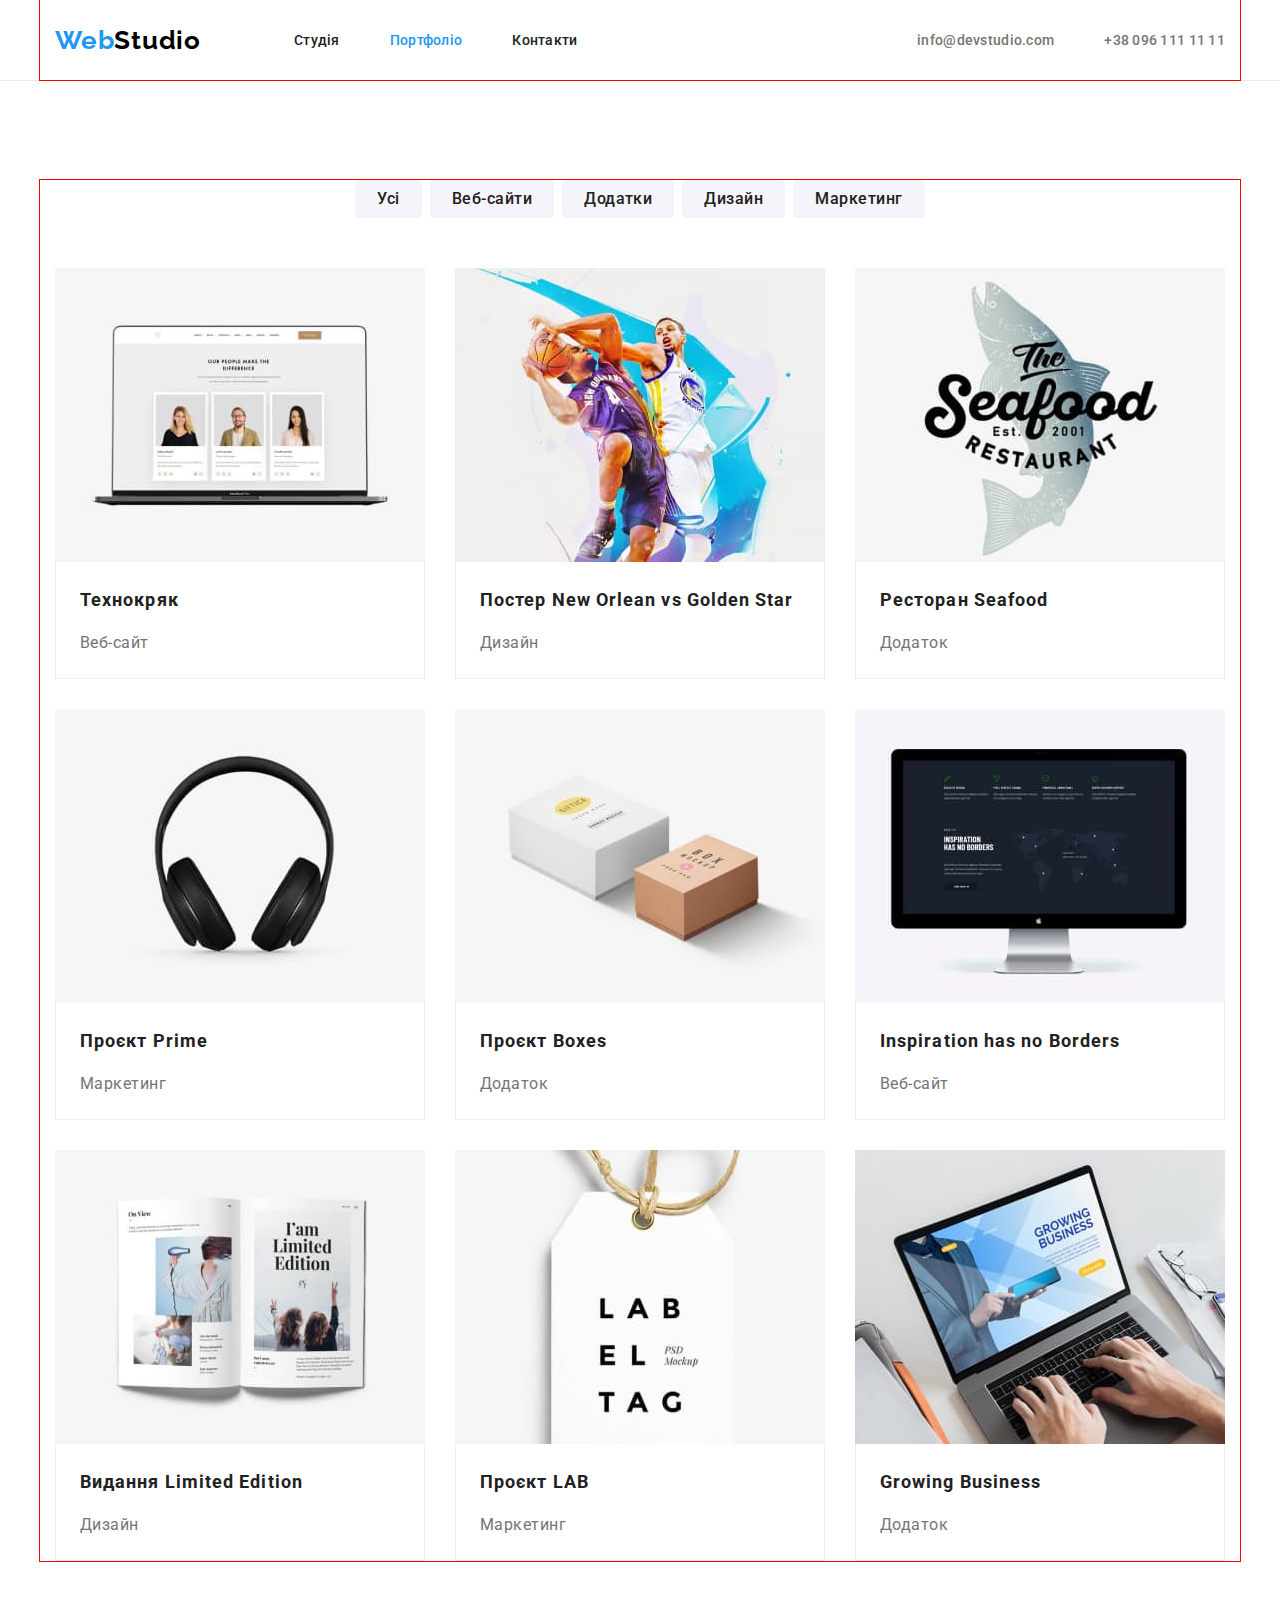
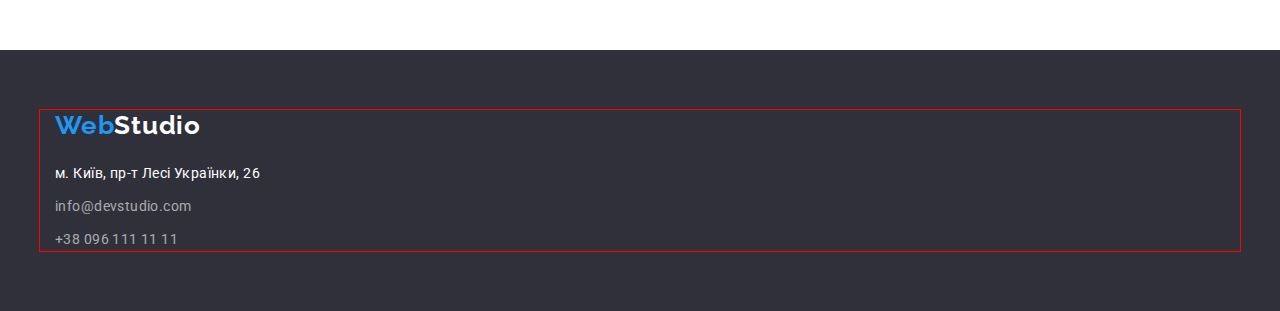
==== portfolio.html @ c6370c2a "save hw3" ====
<!DOCTYPE html>
<html lang="uk">
  <head>
    <meta charset="UTF-8" />
    <meta http-equiv="X-UA-Compatible" content="IE=edge" />
    <meta name="viewport" content="width=device-width, initial-scale=1.0" />
    <title>Portfolio</title>
    <link rel="preconnect" href="https://fonts.googleapis.com" />
    <link rel="preconnect" href="https://fonts.gstatic.com" crossorigin />
    <link
      href="https://fonts.googleapis.com/css2?family=Raleway:wght@700&family=Roboto:ital,wght@0,400;0,500;0,900;1,700&display=swap"
      rel="stylesheet"
    />
    <link
      rel="stylesheet"
      href="https://cdnjs.cloudflare.com/ajax/libs/modern-normalize/1.1.0/modern-normalize.min.css"
    />
    <link rel="stylesheet" href="./css/styles.css" />
  </head>
  <body class="body">

             <!-- header -->

             <header class="header">
              <div class="container">
                <a class="logo logo-header link" href="/"> <span class="logo-color">Web</span>Studio</a>
              <nav class="header-nav">
                <ul class="header-list list">
                  <li class="header-link-item"><a class="header-list-link header-link link" href="./index.html">Студія</a></li>
                  <li class="header-link-item"><a class="header-list-link header-link header-current link" href="">Портфоліо</a></li>
                  <li class="header-link-item"><a class="header-list-link header-link link" href="">Контакти</a></li>
                </ul>
              </nav>
                <ul class="header-list header-contacts list">
                  <li class="header-link-item"><a class="header-list-link header-link-mail link" href="mailto:info@devstudio.com">info@devstudio.com</a></li>
                  <li class="header-link-item"><a class="header-list-link header-link-tel link" href="tel:+380961111111">+38 096 111 11 11</a></li>
                </ul>
             
              </div>
              
            </header>

<!-- main content portfolio -->

    <main>
      <section class="projects">
        <div class="container">
          <h1 class="hero-title visually-hidden">Наші роботи</h1>
          <ul class="button-list list">
            <li class="button-item">
              <button class="projects-button button" type="button">Усі</button>
            </li>
            <li class="button-item">
              <button class="projects-button button" type="button">
                Веб-сайти
              </button>
            </li>
            <li class="button-item">
              <button class="projects-button button" type="button">
                Додатки
              </button>
            </li>
            <li class="button-item">
              <button class="projects-button button" type="button">
                Дизайн
              </button>
            </li>
            <li class="button-item">
              <button class="projects-button button" type="button">
                Маркетинг
              </button>
            </li>
          </ul>
          <ul class="projects-list list">
            <li class="projects-item">
              <img
                class="projects-img img"
                src="./images/portfolio1.jpg"
                alt="веб-сайт Технокряк"
                width="370"
                height="294"
              />
              <div class="projects-description">
                <h2 class="projects-title">Технокряк</h2>
                <p class="projects-text">Веб-сайт</p>
              </div>
            </li>
            <li class="projects-item">
              <img
                class="projects-img img"
                src="./images/portfolio2.jpg"
                alt="Постер з баскетболістами"
                width="370"
                height="294"
              />
              <div class="projects-description">
                <h2 class="projects-title">Постер New Orlean vs Golden Star</h2>
                <p class="projects-text">Дизайн</p>
              </div>
            </li>
            <li class="projects-item">
              <img
                class="projects-img img"
                src="./images/portfolio3.jpg"
                alt="Додаток для ресторану"
                width="370"
                height="294"
              />
              <div class="projects-description">
                <h2 class="projects-title">Ресторан Seafood</h2>
                <p class="projects-text">Додаток</p>
              </div>
            </li>
            <li class="projects-item">
              <img
                class="projects-img img"
                src="./images/portfolio4.jpg"
                alt="Маркетинговий проєкт"
                width="370"
                height="294"
              />
              <div class="projects-description">
                <h2 class="projects-title">Проєкт Prime</h2>
                <p class="projects-text">Маркетинг</p>
              </div>
            </li>
            <li class="projects-item">
              <img
                class="projects-img img"
                src="./images/portfolio5.jpg"
                alt="Додаток для проєкту"
                width="370"
                height="294"
              />
              <div class="projects-description">
                <h2 class="projects-title">Проєкт Boxes</h2>
                <p class="projects-text">Додаток</p>
              </div>
            </li>
            <li class="projects-item">
              <img
                class="projects-img img"
                src="./images/portfolio6.jpg"
                alt="Веб-сайт"
                width="370"
                height="294"
              />
              <div class="projects-description">
                <h2 class="projects-title">Inspiration has no Borders</h2>
                <p class="projects-text">Веб-сайт</p>
              </div>
            </li>
            <li class="projects-item">
              <img
                class="projects-img img"
                src="./images/portfolio7.jpg"
                alt="Дизайн для видання"
                width="370"
                height="294"
              />
              <div class="projects-description">
                <h2 class="projects-title">Видання Limited Edition</h2>
                <p class="projects-text">Дизайн</p>
              </div>
            </li>
            <li class="projects-item">
              <img
                class="projects-img img"
                src="./images/portfolio8.jpg"
                alt="Маркетинговий проєкт"
                width="370"
                height="294"
              />
              <div class="projects-description">
                <h2 class="projects-title">Проєкт LAB</h2>
                <p class="projects-text">Маркетинг</p>
              </div>
            </li>
            <li class="projects-item">
              <img
                class="projects-img img"
                src="./images/portfolio9.jpg"
                alt="Додаток для бізнесу"
                width="370"
                height="294"
              />
              <div class="projects-description">
                <h2 class="projects-title">Growing Business</h2>
                <p class="projects-text">Додаток</p>
              </div>
            </li>
          </ul>
        </div>
      </section>
    </main>

<!-- footer -->

<footer class="footer">
  <div class="container">
    <a class=" logo footer-logo link" href="/"><span class="logo-color">Web</span><span class="footer-logo-color">Studio</span></a>
    <address class="address">
      <ul class="footer-address-list list">
        <li class="footer-address-item">
          <a class="link footer-address-link footer-link"
            href="https://www.google.com.ua/maps/place/%D0%B1%D1%83%D0%BB.+%D0%9B%D0%B5%D1%81%D0%B8+%D0%A3%D0%BA%D1%80%D0%B0%D0%B8%D0%BD%D0%BA%D0%B8,+26/@50.4265807,30.5361971,17z/data=!4m6!3m5!1s0x40d4cf0e033ecbe9:0x57a4dffefec77da0!4b1!8m2!3d50.4265807!4d30.5383858?hl=ru"
            target="_blank"
            rel="noreferrer noopener nofollow"
            >м. Київ, пр-т Лесі Українки, 26</a
          >
        </li>
        <li class="footer-address-item"><a class="link footer-mail footer-link" href="mailto:info@devstudio.com">info@devstudio.com</a></li>
        <li class="footer-address-item"><a class="link footer-tel footer-link" href="tel:+380961111111">+38 096 111 11 11</a></li>
      </ul>
    </address>
  </div>
 </footer>
  </body>
</html>
---- css/styles.css ----
/* geheral styles */
:root {
    --main-color: #212121;
    --second-color: #757575;
    --accent-color: #2196F3;
    --extra-white-color: #FFFFFF;
    --background-color: #FFFFFF; 
    --background-section-color: #2F303A;
    --accent-black-color: #000000;
    --background-second-color: #F5F4FA;
    --button-second-color: #F5F4FA;
}

h1,
h2,
h3,
p {
  margin: 0;
}

.body {
    font-family: "roboto", "sans-serif";
    font-size: 16px;
    background-color: var(--background-color);
    color: var(--main-color);
}

.link {
    text-decoration: none;
}

.list {
    list-style: none;
    padding-left: 0;
    margin: 0;
}
.button {
    cursor: pointer;
}

.visually-hidden {
    position: absolute;
    white-space: nowrap;
    width: 1px;
    height: 1px;
    overflow: hidden;
    border: 0;
    padding: 0;
    clip: rect(0 0 0 0);
    clip-path: inset(50%);
    margin: -1px;
  }

.container {
    width: 1200px;
    margin: 0 auto;
    padding: 0 15px; 
    outline: 1px solid red;
}

.img {
    display: block;
    max-width: 100%;
    height: auto;
}

/* header styles */

.header .container {
    display: flex;
    align-items: center;
}

.header {
    border-bottom: 1px solid #ECECEC;;
}

.header-list {
    display: flex;
}

.logo {
    font-family: 'Raleway';
    font-weight: 700;
    font-size: 26px;
    line-height: calc(31/26);
    letter-spacing: 0.03em;
    color: var(--accent-black-color);  
}

.logo-header {
    display: block;
    margin-right: 93px;
}

.logo:hover, .logo:focus {
    text-decoration: underline  var(--accent-color);
}

.logo-color {color: var(--accent-color);
}

.header-link-item:not(:last-child) {
    margin-right: 50px;
}

.header-contacts {
    margin-left: auto;
}

.header-list-link {
    display: block;
    padding-top: 32px;
    padding-bottom: 32px;
    
    font-weight: 500;
    font-size: 14px;
    line-height: calc(16/14);
    letter-spacing: 0.02em;
    color: var(--main-color);
    }

.header-link-mail, .header-link-tel {
     color: var(--second-color);
    }

.header-list-link:hover, .header-list-link:focus {
    color: var(--accent-color)
    }

.header-current {
    color: var(--accent-color);
}

/* hero styles */

.hero {
    padding-top: 200px;
    padding-bottom: 200px;

    background-color: var(--background-section-color);
}
    

.hero-title {
    margin-bottom: 30px;

    text-align: center;
    font-weight: 900;
    font-size: 44px;
    line-height: calc(60/44);
    letter-spacing: 0.06em;
    text-transform: uppercase;
    color: var(--extra-white-color);
}

.hero-button {
    display: block;
    margin-left: auto;
    margin-right: auto;
    padding: 10px 32px;

    background-color: var(--accent-color);
    font-weight: 700;
    font-size: 16px;
    line-height: calc(30/16);
    letter-spacing: 0.06em;
    color: var(--extra-white-color);
    font-family: inherit;
    border-radius: 4px;
    border-style: none;     
}

.hero-button:hover, .hero-button:focus {
    background-color: var(--button-second-color);
    color: var(--main-color);
}

/* benefits styles */

.benefits {
    padding-top: 94px;
    padding-bottom: 94px;
}

.benefits-list {
    display: flex; 
}

.benefits-item {
        flex-basis: calc((100%-90px)/4);
}
.benefits-item:not(:last-child ){
margin-right: 30px;}

.benefits-third-title {
   margin-bottom: 10px;

   font-size: 14px;
   line-height: calc(16/14);
   letter-spacing: 0.03em;
   text-transform: uppercase;
   color: var(--main-color);
}

.benefits-text {
    font-size: 14px;
    line-height: calc(24/14);
    letter-spacing: 0.03em;
    color: var(--second-color);
}

/* tasks styles */

.tasks {
    padding-bottom: 94px;
}

.tasks-list {
    display: flex;
    }

.tasks-list-item {
    flex-basis: calc((100%-60px)/3);}

.tasks-list-item:not(:last-child) { 
    margin-right: 30px;
   
}

.second-title {
    margin-bottom: 50px;
    
    font-size: 36px;
    line-height: calc(42/36);
    text-align: center;
    letter-spacing: 0.03em;
    color: var(--main-color);
}

/* team styles */

.body .team {
    background-color: var(--background-second-color);
}

.team {
    padding-top: 94px;
    padding-bottom: 94px;
}

.team-list {
    display:flex;
}

.team-item {
    flex-basis: calc((100%-90px)/4);

    box-shadow: 0px 1px 3px rgba(0, 0, 0, 0.12), 0px 1px 1px rgba(0, 0, 0, 0.14), 0px 2px 1px rgba(0, 0, 0, 0.2);
    border-radius: 0px 0px 4px 4px;
}

.team-item:not(:last-child) {
    margin-right: 30px;
}

.team-description {
    padding-top: 30px;
    padding-bottom: 30px;
    padding-right: 0;
    padding-left: 0;

    background-color: var(--background-color);
    }

.team-third-title {
    margin-bottom: 10px;

    font-weight: 500;
    line-height: calc(19/16);
    text-align: center;
    letter-spacing: 0.03em;
    color: var(--main-color);
}

.team-text {
    line-height: calc(19/16);
    text-align: center;
    letter-spacing: 0.03em;
    color: var(--second-color);
}

/* footer styles */

.footer {
    padding-top: 60px;
    padding-bottom: 60px;
    background-color: var(--background-section-color);
}

.footer-logo {
    display: block;
    margin-bottom: 20px;
}

.footer-logo-color {
    color: var(--extra-white-color);
}

.address {
    font-style: normal;
}

.footer-address-item:not(:last-child) {
    margin-bottom: 9px;
}
.footer-address-link {
    font-weight: 400;
    font-size: 14px;
    line-height: calc(24/14);
    letter-spacing: 0.03em;
    color: var(--extra-white-color);
}

.footer-mail {
    margin-bottom: 9px;
}

.footer-mail, .footer-tel {
    font-weight: 400;
    font-size: 14px;
    line-height: calc(24/14);
    letter-spacing: 0.03em;
    color: rgba(255, 255, 255, 0.6);
}

.footer-link:hover,footer-link:focus {
    color: var(--accent-color);
}

/* portfolio styles */

.projects {
    padding-top: 99px;
    padding-bottom: 89px;
}

.button-list {
    display: flex;
    margin-left: auto;
    justify-content: center;
    margin-bottom: 50px;
    }

.button-item:not(:last-child) {
    margin-right: 8px;}
 
.projects-button {
    padding: 6px 22px;
    padding-bottom: 6px;
    
    font-weight: 500;
    font-size: 16px;
    line-height: calc(26/16);
    letter-spacing: 0.03em;
    background-color: var(--button-second-color);
    border: none;
    border-radius: 4px;
    color: var(--main-color);
    font-family: inherit;
}

.projects-button:hover, .projects-button:focus {
    background-color: var(--accent-color);
    color: var(--extra-white-color);
}

.projects-list {
    display: flex;
    flex-wrap: wrap;
}

.projects-item {
    margin-right: 30px;
    margin-bottom: 30px;
}

.projects-item:nth-child(3n) {
    margin-right: 0;
}

.projects-item:nth-last-child(-n+3) {
    margin-bottom: 0px;
}

.projects-description {
    border-left:  1px solid #EEEEEE;
    border-right:  1px solid #EEEEEE;
    border-bottom:  1px solid #EEEEEE;
    padding: 20px 24px;
}

.projects-title {
    margin-bottom: 10px;

    font-size: 18px;
    line-height: calc(36/18);
    letter-spacing: 0.06em;
    color: var(--main-color);
}

.projects-text {
    line-height: calc(30/16);
    letter-spacing: 0.03em;
    color: var(--second-color);
}
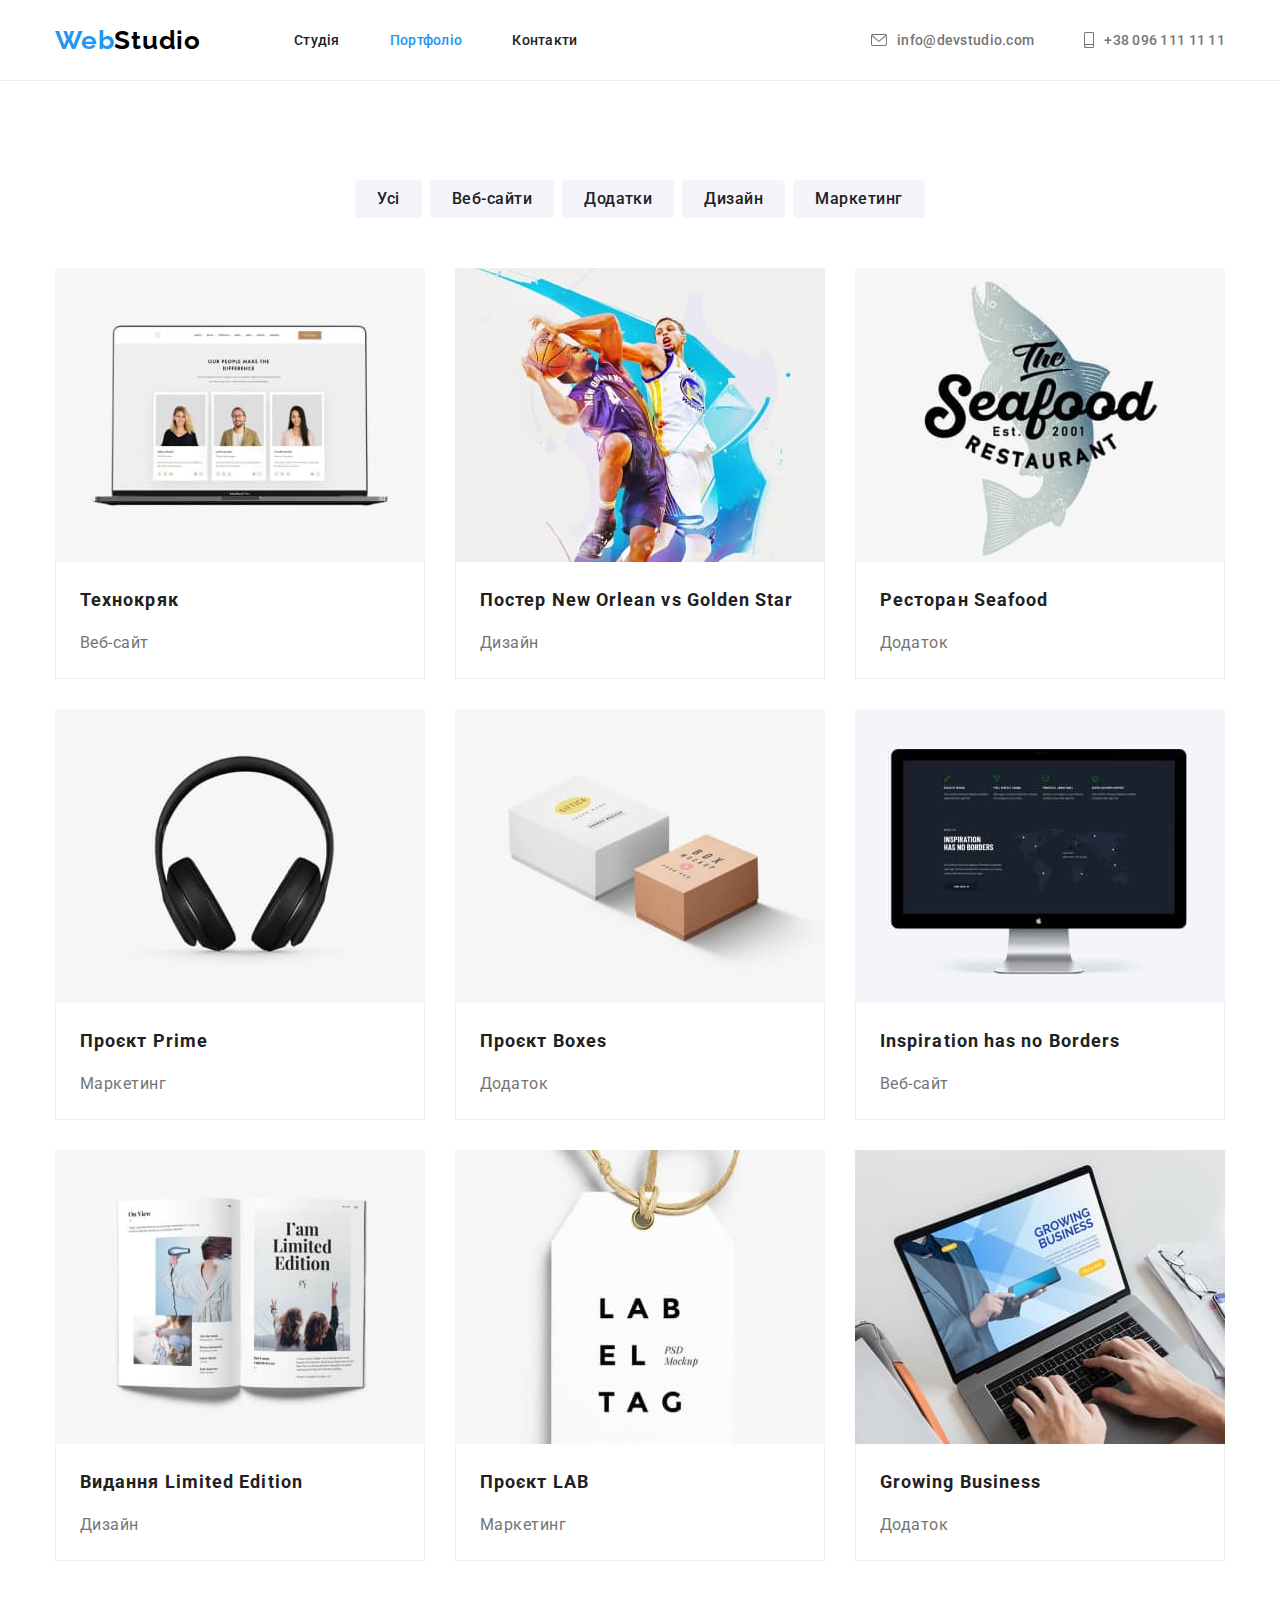
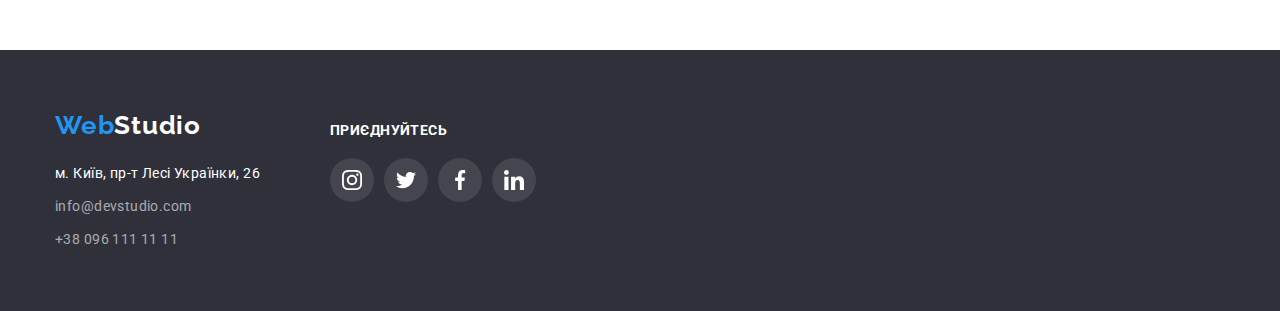
==== commit 815b4004: "final result" ====
--- a/portfolio.html
+++ b/portfolio.html
@@ -18,29 +18,60 @@
     <link rel="stylesheet" href="./css/styles.css" />
   </head>
   <body class="body">
-
-             <!-- header -->
-
-             <header class="header">
-              <div class="container">
-                <a class="logo logo-header link" href="/"> <span class="logo-color">Web</span>Studio</a>
-              <nav class="header-nav">
-                <ul class="header-list list">
-                  <li class="header-link-item"><a class="header-list-link header-link link" href="./index.html">Студія</a></li>
-                  <li class="header-link-item"><a class="header-list-link header-link header-current link" href="">Портфоліо</a></li>
-                  <li class="header-link-item"><a class="header-list-link header-link link" href="">Контакти</a></li>
-                </ul>
-              </nav>
-                <ul class="header-list header-contacts list">
-                  <li class="header-link-item"><a class="header-list-link header-link-mail link" href="mailto:info@devstudio.com">info@devstudio.com</a></li>
-                  <li class="header-link-item"><a class="header-list-link header-link-tel link" href="tel:+380961111111">+38 096 111 11 11</a></li>
-                </ul>
-             
-              </div>
-              
-            </header>
-
-<!-- main content portfolio -->
+    <!-- header -->
+
+    <header class="header">
+      <div class="container">
+        <a class="logo logo-header link" href="/">
+          <span class="logo-color">Web</span>Studio</a
+        >
+        <nav class="header-nav">
+          <ul class="header-list list">
+            <li class="header-link-item">
+              <a class="header-list-link header-link link" href="./index.html"
+                >Студія</a
+              >
+            </li>
+            <li class="header-link-item">
+              <a
+                class="header-list-link header-link header-current link"
+                href=""
+                >Портфоліо</a
+              >
+            </li>
+            <li class="header-link-item">
+              <a class="header-list-link header-link link" href="">Контакти</a>
+            </li>
+          </ul>
+        </nav>
+        <ul class="header-list header-contacts list">
+          <li class="header-link-item">
+            <a
+              class="header-list-link header-link-mail link"
+              href="mailto:info@devstudio.com"
+            >
+              <svg class="mail-icon" width="16" height="12">
+                <use href="./images/icons.svg#icon-envelope"></use>
+              </svg>
+              info@devstudio.com</a
+            >
+          </li>
+          <li class="header-link-item">
+            <a
+              class="header-list-link header-link-tel link"
+              href="tel:+380961111111"
+            >
+              <svg class="tel-icon" width="10" height="16">
+                <use href="./images/icons.svg#icon-smartphone"></use>
+              </svg>
+              +38 096 111 11 11</a
+            >
+          </li>
+        </ul>
+      </div>
+    </header>
+
+    <!-- main content portfolio -->
 
     <main>
       <section class="projects">
@@ -194,26 +225,72 @@
       </section>
     </main>
 
-<!-- footer -->
-
-<footer class="footer">
-  <div class="container">
-    <a class=" logo footer-logo link" href="/"><span class="logo-color">Web</span><span class="footer-logo-color">Studio</span></a>
-    <address class="address">
-      <ul class="footer-address-list list">
-        <li class="footer-address-item">
-          <a class="link footer-address-link footer-link"
-            href="https://www.google.com.ua/maps/place/%D0%B1%D1%83%D0%BB.+%D0%9B%D0%B5%D1%81%D0%B8+%D0%A3%D0%BA%D1%80%D0%B0%D0%B8%D0%BD%D0%BA%D0%B8,+26/@50.4265807,30.5361971,17z/data=!4m6!3m5!1s0x40d4cf0e033ecbe9:0x57a4dffefec77da0!4b1!8m2!3d50.4265807!4d30.5383858?hl=ru"
-            target="_blank"
-            rel="noreferrer noopener nofollow"
-            >м. Київ, пр-т Лесі Українки, 26</a
+    <!-- footer -->
+
+    <footer class="footer">
+      <div class="container">
+        <div class="footer-contacts">
+          <a class="logo footer-logo link" href="/"
+            ><span class="logo-color">Web</span
+            ><span class="footer-logo-color">Studio</span></a
           >
-        </li>
-        <li class="footer-address-item"><a class="link footer-mail footer-link" href="mailto:info@devstudio.com">info@devstudio.com</a></li>
-        <li class="footer-address-item"><a class="link footer-tel footer-link" href="tel:+380961111111">+38 096 111 11 11</a></li>
-      </ul>
-    </address>
-  </div>
- </footer>
+          <address class="address">
+            <ul class="footer-address-list list">
+              <li class="footer-address-item">
+                <a
+                  class="link footer-address-link footer-link"
+                  href="https://www.google.com.ua/maps/place/%D0%B1%D1%83%D0%BB.+%D0%9B%D0%B5%D1%81%D0%B8+%D0%A3%D0%BA%D1%80%D0%B0%D0%B8%D0%BD%D0%BA%D0%B8,+26/@50.4265807,30.5361971,17z/data=!4m6!3m5!1s0x40d4cf0e033ecbe9:0x57a4dffefec77da0!4b1!8m2!3d50.4265807!4d30.5383858?hl=ru"
+                  target="_blank"
+                  rel="noreferrer noopener nofollow"
+                  >м. Київ, пр-т Лесі Українки, 26</a
+                >
+              </li>
+              <li class="footer-address-item">
+                <a
+                  class="link footer-mail footer-link"
+                  href="mailto:info@devstudio.com"
+                >
+                  info@devstudio.com</a
+                >
+              </li>
+              <li class="footer-address-item">
+                <a class="link footer-tel footer-link" href="tel:+380961111111">
+                  +38 096 111 11 11</a
+                >
+              </li>
+            </ul>
+          </address>
+        </div>
+        <div class="futer-social-links">
+          <h2 class="footer-header">приєднуйтесь</h2>
+          <ul class="footer-social-list list">
+            <li class="footer-icon">
+              <a class="footer-icon-link link" href=""
+                ><svg class="social-icons" width="20" height="20">
+                  <use href="./images/icons.svg#icon-instagram"></use></svg
+              ></a>
+            </li>
+            <li class="footer-icon">
+              <a class="footer-icon-link link" href=""
+                ><svg class="social-icons" width="20" height="20">
+                  <use href="./images/icons.svg#icon-twitter"></use></svg
+              ></a>
+            </li>
+            <li class="footer-icon">
+              <a class="footer-icon-link link" href=""
+                ><svg class="social-icons" width="20" height="20">
+                  <use href="./images/icons.svg#icon-facebook"></use></svg
+              ></a>
+            </li>
+            <li class="footer-icon">
+              <a class="footer-icon-link link" href=""
+                ><svg class="social-icons" width="20" height="20">
+                  <use href="./images/icons.svg#icon-linkedin"></use></svg
+              ></a>
+            </li>
+          </ul>
+        </div>
+      </div>
+    </footer>
   </body>
 </html>
--- a/css/styles.css
+++ b/css/styles.css
@@ -1,14 +1,14 @@
 /* geheral styles */
 :root {
-    --main-color: #212121;
-    --second-color: #757575;
-    --accent-color: #2196F3;
-    --extra-white-color: #FFFFFF;
-    --background-color: #FFFFFF; 
-    --background-section-color: #2F303A;
-    --accent-black-color: #000000;
-    --background-second-color: #F5F4FA;
-    --button-second-color: #F5F4FA;
+  --main-color: #212121;
+  --second-color: #757575;
+  --accent-color: #2196f3;
+  --extra-white-color: #ffffff;
+  --background-color: #ffffff;
+  --background-section-color: #2f303a;
+  --accent-black-color: #000000;
+  --background-second-color: #f5f4fa;
+  --button-second-color: #f5f4fa;
 }
 
 h1,
@@ -19,398 +19,577 @@
 }
 
 .body {
-    font-family: "roboto", "sans-serif";
-    font-size: 16px;
-    background-color: var(--background-color);
-    color: var(--main-color);
+  font-family: "roboto", "sans-serif";
+  font-size: 16px;
+  background-color: var(--background-color);
+  color: var(--main-color);
 }
 
 .link {
-    text-decoration: none;
+  text-decoration: none;
 }
 
 .list {
-    list-style: none;
-    padding-left: 0;
-    margin: 0;
+  list-style: none;
+  padding-left: 0;
+  margin: 0;
 }
 .button {
-    cursor: pointer;
+  cursor: pointer;
 }
 
 .visually-hidden {
-    position: absolute;
-    white-space: nowrap;
-    width: 1px;
-    height: 1px;
-    overflow: hidden;
-    border: 0;
-    padding: 0;
-    clip: rect(0 0 0 0);
-    clip-path: inset(50%);
-    margin: -1px;
-  }
+  position: absolute;
+  white-space: nowrap;
+  width: 1px;
+  height: 1px;
+  overflow: hidden;
+  border: 0;
+  padding: 0;
+  clip: rect(0 0 0 0);
+  clip-path: inset(50%);
+  margin: -1px;
+}
 
 .container {
-    width: 1200px;
-    margin: 0 auto;
-    padding: 0 15px; 
-    outline: 1px solid red;
+  width: 1200px;
+  margin: 0 auto;
+  padding: 0 15px;
 }
 
 .img {
-    display: block;
-    max-width: 100%;
-    height: auto;
+  display: block;
+  max-width: 100%;
+  height: auto;
 }
 
 /* header styles */
 
 .header .container {
-    display: flex;
-    align-items: center;
+  display: flex;
+  align-items: center;
 }
 
 .header {
-    border-bottom: 1px solid #ECECEC;;
+  border-bottom: 1px solid #ececec;
 }
 
 .header-list {
-    display: flex;
+  display: flex;
 }
 
 .logo {
-    font-family: 'Raleway';
-    font-weight: 700;
-    font-size: 26px;
-    line-height: calc(31/26);
-    letter-spacing: 0.03em;
-    color: var(--accent-black-color);  
+  font-family: "Raleway";
+  font-weight: 700;
+  font-size: 26px;
+  line-height: calc(31 / 26);
+  letter-spacing: 0.03em;
+  color: var(--accent-black-color);
 }
 
 .logo-header {
-    display: block;
-    margin-right: 93px;
-}
-
-.logo:hover, .logo:focus {
-    text-decoration: underline  var(--accent-color);
-}
-
-.logo-color {color: var(--accent-color);
+  display: block;
+  margin-right: 93px;
+}
+
+.logo:hover,
+.logo:focus {
+  text-decoration: underline var(--accent-color);
+}
+
+.logo-color {
+  color: var(--accent-color);
 }
 
 .header-link-item:not(:last-child) {
-    margin-right: 50px;
+  margin-right: 50px;
 }
 
 .header-contacts {
-    margin-left: auto;
+  margin-left: auto;
 }
 
 .header-list-link {
-    display: block;
-    padding-top: 32px;
-    padding-bottom: 32px;
-    
-    font-weight: 500;
-    font-size: 14px;
-    line-height: calc(16/14);
-    letter-spacing: 0.02em;
-    color: var(--main-color);
-    }
-
-.header-link-mail, .header-link-tel {
-     color: var(--second-color);
-    }
-
-.header-list-link:hover, .header-list-link:focus {
-    color: var(--accent-color)
-    }
+  display: flex;
+  padding-top: 32px;
+  padding-bottom: 32px;
+
+  font-weight: 500;
+  font-size: 14px;
+  line-height: calc(16 / 14);
+  letter-spacing: 0.02em;
+  color: var(--main-color);
+
+  align-items: center;
+}
+
+.header-link-mail,
+.header-link-tel {
+  color: var(--second-color);
+}
+
+.header-list-link:hover,
+.header-list-link:focus {
+  color: var(--accent-color);
+}
 
 .header-current {
-    color: var(--accent-color);
+  color: var(--accent-color);
+}
+
+.mail-icon {
+  margin-right: 10px;
+  fill: currentColor;
+}
+
+.tel-icon {
+  margin-right: 10px;
+  fill: currentColor;
 }
 
 /* hero styles */
 
 .hero {
-    padding-top: 200px;
-    padding-bottom: 200px;
-
-    background-color: var(--background-section-color);
-}
-    
+  padding-top: 200px;
+  padding-bottom: 200px;
+
+  max-width: 1600px;
+  height: 600px;
+  background-image: linear-gradient(
+      to right,
+      rgba(47, 48, 58, 0.4),
+      rgba(47, 48, 58, 0.4)
+    ),
+    url(../images/hero-bg.jpg);
+  background-color: #c4c4c4;
+  margin-left: auto;
+  margin-right: auto;
+  background-repeat: no-repeat;
+  background-position: center;
+  background-size: cover;
+}
 
 .hero-title {
-    margin-bottom: 30px;
-
-    text-align: center;
-    font-weight: 900;
-    font-size: 44px;
-    line-height: calc(60/44);
-    letter-spacing: 0.06em;
-    text-transform: uppercase;
-    color: var(--extra-white-color);
+  margin-bottom: 30px;
+
+  text-align: center;
+  font-weight: 900;
+  font-size: 44px;
+  line-height: calc(60 / 44);
+  letter-spacing: 0.06em;
+  text-transform: uppercase;
+  color: var(--extra-white-color);
 }
 
 .hero-button {
-    display: block;
-    margin-left: auto;
-    margin-right: auto;
-    padding: 10px 32px;
-
-    background-color: var(--accent-color);
-    font-weight: 700;
-    font-size: 16px;
-    line-height: calc(30/16);
-    letter-spacing: 0.06em;
-    color: var(--extra-white-color);
-    font-family: inherit;
-    border-radius: 4px;
-    border-style: none;     
-}
-
-.hero-button:hover, .hero-button:focus {
-    background-color: var(--button-second-color);
-    color: var(--main-color);
+  display: block;
+  margin-left: auto;
+  margin-right: auto;
+  padding: 10px 32px;
+
+  background-color: var(--accent-color);
+  font-weight: 700;
+  font-size: 16px;
+  line-height: calc(30 / 16);
+  letter-spacing: 0.06em;
+  color: var(--extra-white-color);
+  font-family: inherit;
+  border-radius: 4px;
+  border-style: none;
+}
+
+.hero-button:hover,
+.hero-button:focus {
+  background-color: var(--button-second-color);
+  color: var(--main-color);
 }
 
 /* benefits styles */
 
 .benefits {
-    padding-top: 94px;
-    padding-bottom: 94px;
+  padding-top: 94px;
+  padding-bottom: 94px;
 }
 
 .benefits-list {
-    display: flex; 
+  display: flex;
 }
 
 .benefits-item {
-        flex-basis: calc((100%-90px)/4);
-}
-.benefits-item:not(:last-child ){
-margin-right: 30px;}
+  flex-basis: calc((100%-90px) / 4);
+}
+.benefits-item:not(:last-child) {
+  margin-right: 30px;
+}
+
+.benefits-icon {
+  width: 270px;
+  height: 120px;
+  margin-bottom: 30px;
+  background-color: var(--background-second-color);
+  padding: 25px 100px;
+}
 
 .benefits-third-title {
-   margin-bottom: 10px;
-
-   font-size: 14px;
-   line-height: calc(16/14);
-   letter-spacing: 0.03em;
-   text-transform: uppercase;
-   color: var(--main-color);
+  margin-bottom: 10px;
+
+  font-size: 14px;
+  line-height: calc(16 / 14);
+  letter-spacing: 0.03em;
+  text-transform: uppercase;
+  color: var(--main-color);
 }
 
 .benefits-text {
-    font-size: 14px;
-    line-height: calc(24/14);
-    letter-spacing: 0.03em;
-    color: var(--second-color);
+  font-size: 14px;
+  line-height: calc(24 / 14);
+  letter-spacing: 0.03em;
+  color: var(--second-color);
 }
 
 /* tasks styles */
 
 .tasks {
-    padding-bottom: 94px;
+  padding-bottom: 94px;
 }
 
 .tasks-list {
-    display: flex;
-    }
+  display: flex;
+}
 
 .tasks-list-item {
-    flex-basis: calc((100%-60px)/3);}
-
-.tasks-list-item:not(:last-child) { 
-    margin-right: 30px;
-   
+  flex-basis: calc((100%-60px) / 3);
+}
+
+.tasks-list-item:not(:last-child) {
+  margin-right: 30px;
 }
 
 .second-title {
-    margin-bottom: 50px;
-    
-    font-size: 36px;
-    line-height: calc(42/36);
-    text-align: center;
-    letter-spacing: 0.03em;
-    color: var(--main-color);
+  margin-bottom: 50px;
+
+  font-size: 36px;
+  line-height: calc(42 / 36);
+  text-align: center;
+  letter-spacing: 0.03em;
+  color: var(--main-color);
 }
 
 /* team styles */
 
 .body .team {
-    background-color: var(--background-second-color);
+  background-color: var(--background-second-color);
 }
 
 .team {
-    padding-top: 94px;
-    padding-bottom: 94px;
+  padding-top: 94px;
+  padding-bottom: 94px;
 }
 
 .team-list {
-    display:flex;
+  display: flex;
 }
 
 .team-item {
-    flex-basis: calc((100%-90px)/4);
-
-    box-shadow: 0px 1px 3px rgba(0, 0, 0, 0.12), 0px 1px 1px rgba(0, 0, 0, 0.14), 0px 2px 1px rgba(0, 0, 0, 0.2);
-    border-radius: 0px 0px 4px 4px;
+  flex-basis: calc((100%-90px) / 4);
+
+  box-shadow: 0px 4px 4px rgba(0, 0, 0, 0.25), 0px 1px 3px rgba(0, 0, 0, 0.12),
+  0px 1px 1px rgba(0, 0, 0, 0.14), 0px 2px 1px rgba(0, 0, 0, 0.2);
+  border-radius: 0px 0px 4px 4px;
 }
 
 .team-item:not(:last-child) {
-    margin-right: 30px;
+  margin-right: 30px;
 }
 
 .team-description {
-    padding-top: 30px;
-    padding-bottom: 30px;
-    padding-right: 0;
-    padding-left: 0;
-
-    background-color: var(--background-color);
-    }
+  padding-top: 30px;
+  padding-bottom: 30px;
+  padding-right: 0;
+  padding-left: 0;
+
+  background-color: var(--background-color);
+}
 
 .team-third-title {
-    margin-bottom: 10px;
-
-    font-weight: 500;
-    line-height: calc(19/16);
-    text-align: center;
-    letter-spacing: 0.03em;
-    color: var(--main-color);
+  margin-bottom: 10px;
+
+  font-weight: 500;
+  line-height: calc(19 / 16);
+  text-align: center;
+  letter-spacing: 0.03em;
+  color: var(--main-color);
 }
 
 .team-text {
-    line-height: calc(19/16);
-    text-align: center;
-    letter-spacing: 0.03em;
-    color: var(--second-color);
+  line-height: calc(19 / 16);
+  text-align: center;
+  letter-spacing: 0.03em;
+  color: var(--second-color);
+  margin-bottom: 16px;
+}
+.team-description .social-icons {
+  display: flex;
+  justify-content: center;
+}
+.team-description .social-item {
+  width: 44px;
+  height: 44px;
+  margin-right: 10px;
+}
+
+.team-description .social-item:last-child {
+  margin-right: 0;
+}
+
+.team-description .social-link {
+  width: 100%;
+  height: 100%;
+  display: flex;
+  align-items: center;
+  justify-content: center;
+  border-radius: 50%;
+  background-color: var(--background-color);
+  color: #afb1b8;
+}
+
+.team-description .social-icons {
+  fill: currentColor;
+}
+.team-description .social-link:hover,
+.team-description .social-link:focus {
+  background-color: var(--accent-color);
+  color: var(--extra-white-color);
+}
+
+/* clients styles*/
+
+.clients {
+  padding-top: 94px;
+  padding-bottom: 94px;
+}
+
+.clients-list {
+  display: flex;
+}
+
+.clients-item {
+  width: 170px;
+  height: 92px;
+  margin-right: 30px;
+}
+
+.clients-item:last-child {
+  margin-right: 0;
+}
+
+.clients-link {
+  display: flex;
+  margin-right: 30px;
+
+  height: 100%;
+  width: 100%;
+  background-color: var(#f5f5f5);
+  color: #afb1b8;
+  justify-content: center;
+  align-items: center;
+  fill: currentColor;
+  border: 1px solid #afb1b8;
+  border-radius: 4px;
+}
+
+.clients-link:hover,
+.client-link:focus {
+  color: var(--accent-color);
+  border-color: var(--accent-color);
 }
 
 /* footer styles */
 
 .footer {
-    padding-top: 60px;
-    padding-bottom: 60px;
-    background-color: var(--background-section-color);
+  padding-top: 60px;
+  padding-bottom: 60px;
+
+  background-color: var(--background-section-color);
+}
+
+.footer .container {
+  display: flex;
+}
+
+.footer-contacts {
+  margin-right: 70px;
 }
 
 .footer-logo {
-    display: block;
-    margin-bottom: 20px;
+  display: block;
+  margin-bottom: 20px;
 }
 
 .footer-logo-color {
-    color: var(--extra-white-color);
+  color: var(--extra-white-color);
 }
 
 .address {
-    font-style: normal;
+  font-style: normal;
 }
 
 .footer-address-item:not(:last-child) {
-    margin-bottom: 9px;
-}
+  margin-bottom: 9px;
+}
+
 .footer-address-link {
-    font-weight: 400;
-    font-size: 14px;
-    line-height: calc(24/14);
-    letter-spacing: 0.03em;
-    color: var(--extra-white-color);
+  font-weight: 400;
+  font-size: 14px;
+  line-height: calc(24 / 14);
+  letter-spacing: 0.03em;
+  color: var(--extra-white-color);
 }
 
 .footer-mail {
-    margin-bottom: 9px;
-}
-
-.footer-mail, .footer-tel {
-    font-weight: 400;
-    font-size: 14px;
-    line-height: calc(24/14);
-    letter-spacing: 0.03em;
-    color: rgba(255, 255, 255, 0.6);
-}
-
-.footer-link:hover,footer-link:focus {
-    color: var(--accent-color);
+  margin-bottom: 9px;
+}
+
+.footer-mail,
+.footer-tel {
+  font-weight: 400;
+  font-size: 14px;
+  line-height: calc(24 / 14);
+  letter-spacing: 0.03em;
+  color: rgba(255, 255, 255, 0.6);
+}
+
+.footer-link:hover,
+.footer-link:focus {
+  color: var(--accent-color);
+}
+
+.futer-social-links {
+  padding-top: 12px;
+}
+
+.footer-header {
+  margin-bottom: 20px;
+
+  font-size: 14px;
+  line-height: calc(16 / 14);
+  letter-spacing: 0.03em;
+  text-transform: uppercase;
+  color: var(--extra-white-color);
+}
+
+.footer-social-list {
+  display: flex;
+}
+
+.footer-icon {
+  width: 44px;
+  height: 44px;
+  margin-right: 10px;
+}
+
+.footer-icon-link {
+  width: 100%;
+  height: 100%;
+  display: flex;
+  align-items: center;
+  justify-content: center;
+  border-radius: 50%;
+  background-color: rgba(255, 255, 255, 0.1);
+  color: var(--extra-white-color);
+}
+
+.footer .social-icons {
+  fill: currentColor;
+}
+.footer-icon-link:hover,
+.footer-icon-link:focus {
+  background-color: var(--accent-color);
 }
 
 /* portfolio styles */
 
 .projects {
-    padding-top: 99px;
-    padding-bottom: 89px;
+  padding-top: 99px;
+  padding-bottom: 89px;
 }
 
 .button-list {
-    display: flex;
-    margin-left: auto;
-    justify-content: center;
-    margin-bottom: 50px;
-    }
+  display: flex;
+  margin-left: auto;
+  justify-content: center;
+  margin-bottom: 50px;
+}
 
 .button-item:not(:last-child) {
-    margin-right: 8px;}
- 
+  margin-right: 8px;
+}
+
 .projects-button {
-    padding: 6px 22px;
-    padding-bottom: 6px;
-    
-    font-weight: 500;
-    font-size: 16px;
-    line-height: calc(26/16);
-    letter-spacing: 0.03em;
-    background-color: var(--button-second-color);
-    border: none;
-    border-radius: 4px;
-    color: var(--main-color);
-    font-family: inherit;
-}
-
-.projects-button:hover, .projects-button:focus {
-    background-color: var(--accent-color);
-    color: var(--extra-white-color);
+  padding: 6px 22px;
+  padding-bottom: 6px;
+
+  font-weight: 500;
+  font-size: 16px;
+  line-height: calc(26 / 16);
+  letter-spacing: 0.03em;
+  background-color: var(--button-second-color);
+  border: none;
+  border-radius: 4px;
+  color: var(--main-color);
+  font-family: inherit;
+}
+
+.projects-button:hover,
+.projects-button:focus {
+  background-color: var(--accent-color);
+  color: var(--extra-white-color);
+  box-shadow: 0px 3px 1px rgba(0, 0, 0, 0.1), 0px 1px 2px rgba(0, 0, 0, 0.08),
+  0px 2px 2px rgba(0, 0, 0, 0.12);
 }
 
 .projects-list {
-    display: flex;
-    flex-wrap: wrap;
+  display: flex;
+  flex-wrap: wrap;
 }
 
 .projects-item {
-    margin-right: 30px;
-    margin-bottom: 30px;
+  margin-right: 30px;
+  margin-bottom: 30px;
+}
+
+.projects-item:hover,
+.projects-item:focus {
+  box-shadow: 0px 1px 1px rgba(0, 0, 0, 0.12), 0px 4px 4px rgba(0, 0, 0, 0.06),
+    1px 4px 6px rgba(0, 0, 0, 0.16);
 }
 
 .projects-item:nth-child(3n) {
-    margin-right: 0;
-}
-
-.projects-item:nth-last-child(-n+3) {
-    margin-bottom: 0px;
+  margin-right: 0;
+}
+
+.projects-item:nth-last-child(-n + 3) {
+  margin-bottom: 0px;
 }
 
 .projects-description {
-    border-left:  1px solid #EEEEEE;
-    border-right:  1px solid #EEEEEE;
-    border-bottom:  1px solid #EEEEEE;
-    padding: 20px 24px;
+  border-left: 1px solid #eeeeee;
+  border-right: 1px solid #eeeeee;
+  border-bottom: 1px solid #eeeeee;
+  padding: 20px 24px;
 }
 
 .projects-title {
-    margin-bottom: 10px;
-
-    font-size: 18px;
-    line-height: calc(36/18);
-    letter-spacing: 0.06em;
-    color: var(--main-color);
+  margin-bottom: 10px;
+
+  font-size: 18px;
+  line-height: calc(36 / 18);
+  letter-spacing: 0.06em;
+  color: var(--main-color);
 }
 
 .projects-text {
-    line-height: calc(30/16);
-    letter-spacing: 0.03em;
-    color: var(--second-color);
-}
+  line-height: calc(30 / 16);
+  letter-spacing: 0.03em;
+  color: var(--second-color);
+}
